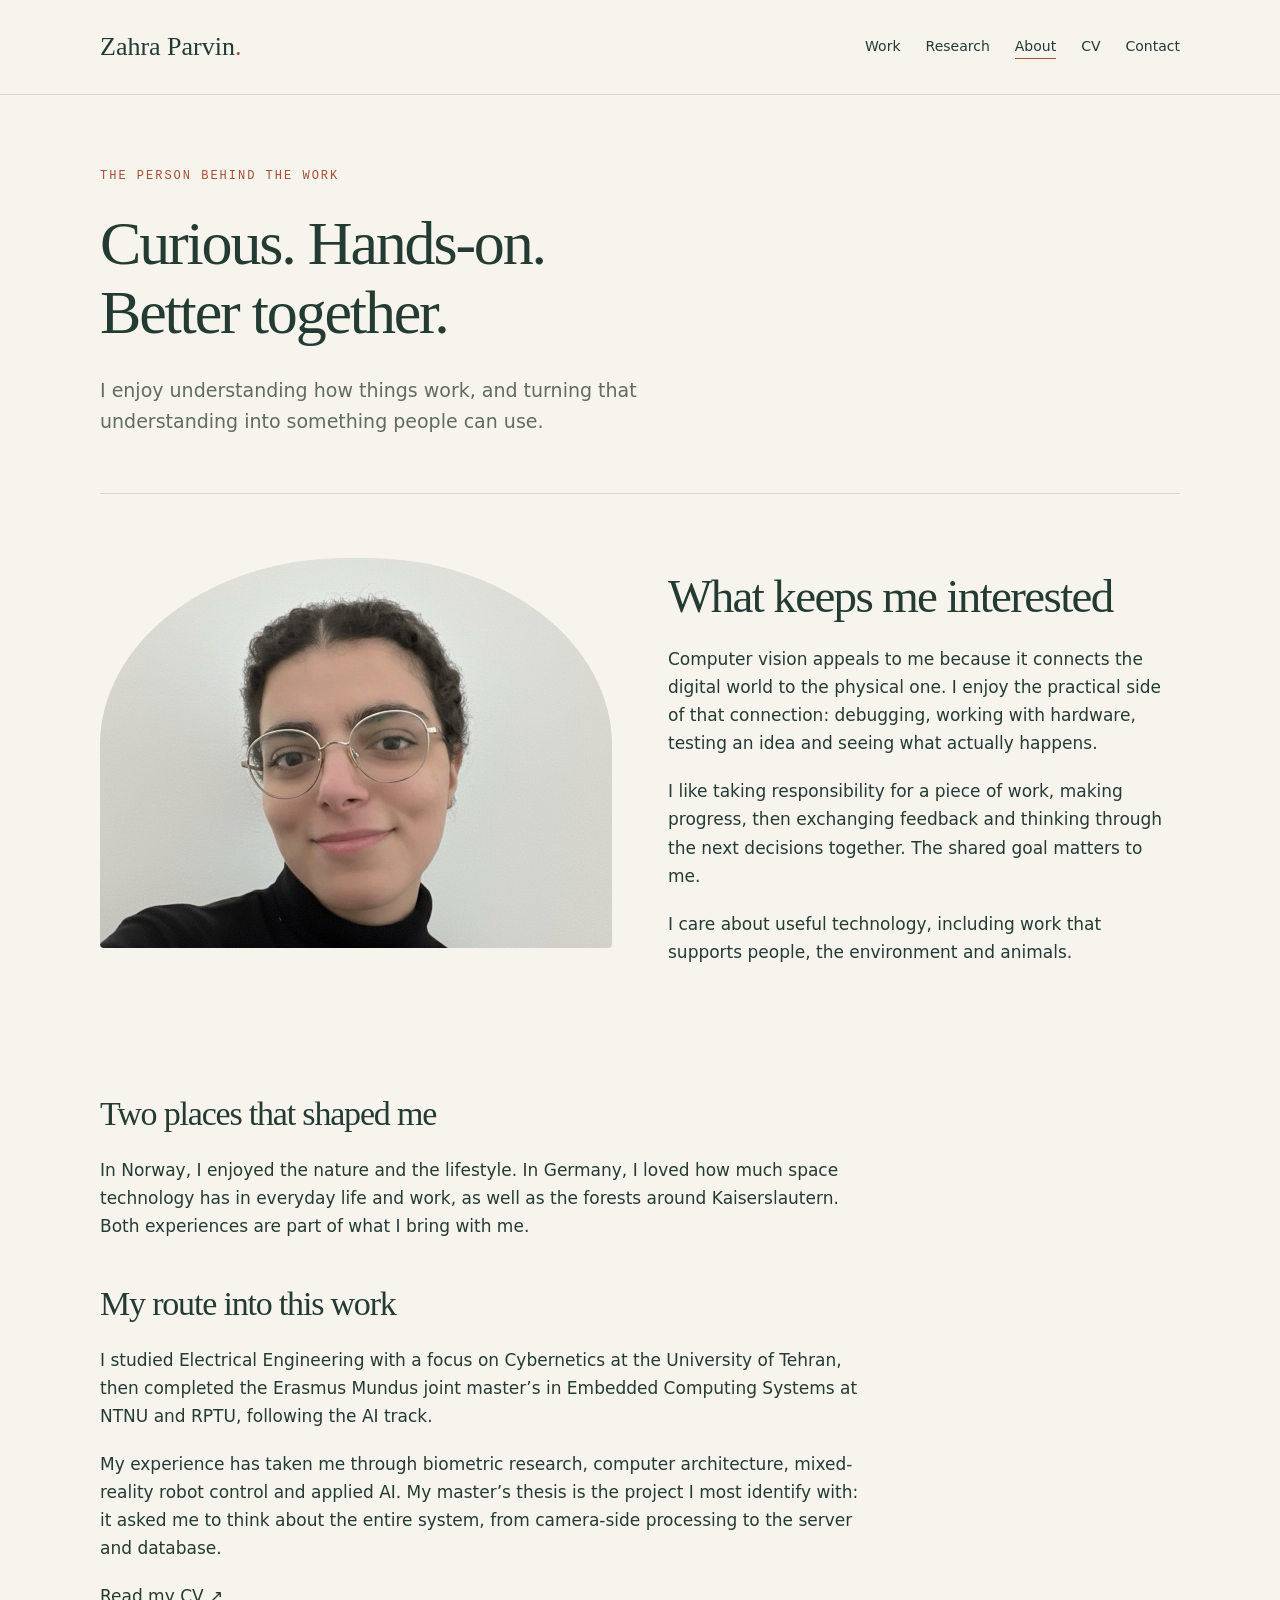
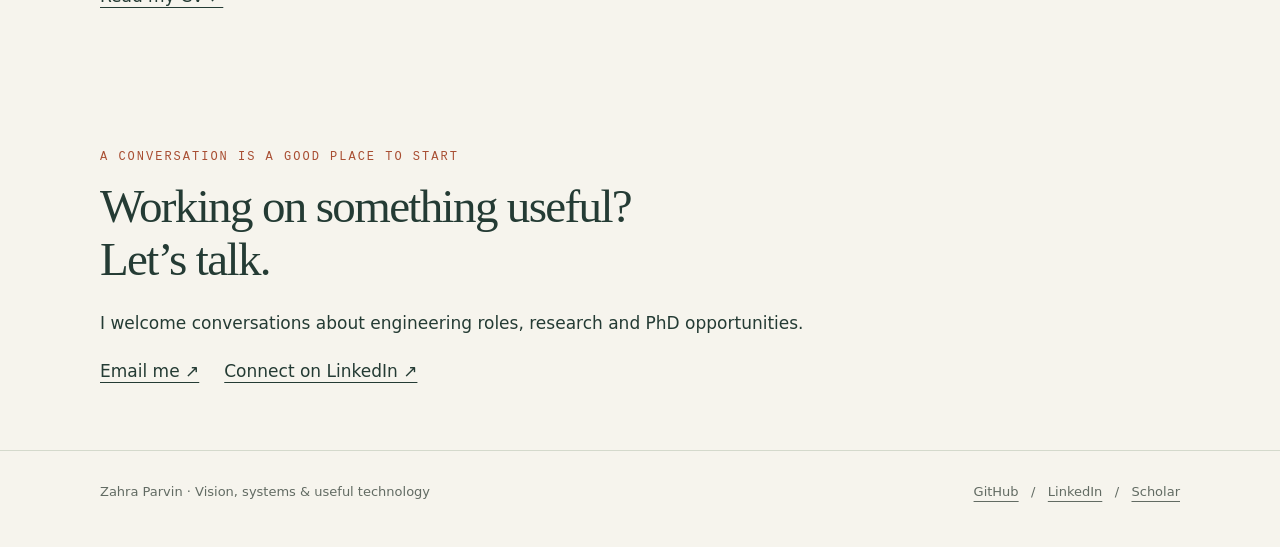
==== about.html @ baba494c "Add files via upload" ====
<!doctype html><html lang="en"><head><meta charset="utf-8"><meta name="viewport" content="width=device-width, initial-scale=1"><title>About · Zahra Parvin</title><meta name="description" content="Zahra Parvin: computer vision, embedded systems and applied AI. Explore engineering projects, research and the person behind the work."><meta name="theme-color" content="#f6f4ed"><link rel="icon" href="favicon.svg" type="image/svg+xml"><link rel="stylesheet" href="style.css"></head><body><a class="skip" href="#main">Skip to content</a><header><div class="wrap"><nav aria-label="Main navigation"><a class="brand" href="index.html">Zahra Parvin<span style="color:var(--accent)">.</span></a><div class="links"><a href="index.html#work">Work</a><a href="research.html">Research</a><a href="about.html" aria-current="page">About</a><a href="cv.html">CV</a><a href="contact.html">Contact</a></div></nav></div></header><main id="main" class="wrap"><div class="page-head"><span class="eyebrow">The person behind the work</span><h1>Curious. Hands-on.<br>Better together.</h1><p class="lead">I enjoy understanding how things work, and turning that understanding into something people can use.</p></div><div class="two section"><figure><img class="portrait" src="portrait.jpg" alt="Zahra Parvin" width="400" height="390"></figure><div><h2>What keeps me interested</h2><p>Computer vision appeals to me because it connects the digital world to the physical one. I enjoy the practical side of that connection: debugging, working with hardware, testing an idea and seeing what actually happens.</p><p>I like taking responsibility for a piece of work, making progress, then exchanging feedback and thinking through the next decisions together. The shared goal matters to me.</p><p>I care about useful technology, including work that supports people, the environment and animals.</p></div></div><div class="prose"><h2>Two places that shaped me</h2><p>In Norway, I enjoyed the nature and the lifestyle. In Germany, I loved how much space technology has in everyday life and work, as well as the forests around Kaiserslautern. Both experiences are part of what I bring with me.</p><h2>My route into this work</h2><p>I studied Electrical Engineering with a focus on Cybernetics at the University of Tehran, then completed the Erasmus Mundus joint master’s in Embedded Computing Systems at NTNU and RPTU, following the AI track.</p><p>My experience has taken me through biometric research, computer architecture, mixed-reality robot control and applied AI. My master’s thesis is the project I most identify with: it asked me to think about the entire system, from camera-side processing to the server and database.</p><a href="cv.html">Read my CV ↗</a></div><section class="contact"><span class="eyebrow">A conversation is a good place to start</span><h2>Working on something useful?<br>Let’s talk.</h2><p>I welcome conversations about engineering roles, research and PhD opportunities.</p><div class="contact-links"><a href="mailto:zahraparvin1999@gmail.com">Email me ↗</a><a href="https://www.linkedin.com/in/zahraparvin/">Connect on LinkedIn ↗</a></div></section></main><footer><div class="wrap footer-inner"><span>Zahra Parvin · Vision, systems &amp; useful technology</span><span><a href="https://github.com/ZahraParvin">GitHub</a> &nbsp; / &nbsp; <a href="https://www.linkedin.com/in/zahraparvin/">LinkedIn</a> &nbsp; / &nbsp; <a href="https://scholar.google.com/citations?user=eEbs2mEAAAAJ">Scholar</a></span></div></footer></body></html>
---- style.css ----
:root{--paper:#f6f4ed;--ink:#243b34;--muted:#626b63;--line:#d4d9cc;--accent:#a84e32;--panel:#e7ebdf}*{box-sizing:border-box}html{scroll-behavior:smooth}body{margin:0;background:var(--paper);color:var(--ink);font:17px/1.65 system-ui,-apple-system,sans-serif}a{color:inherit;text-underline-offset:5px}a:hover{color:var(--accent)}a:focus-visible,button:focus-visible{outline:3px solid var(--accent);outline-offset:5px}.wrap{max-width:1160px;margin:auto;padding:0 40px}header{border-bottom:1px solid var(--line)}nav{min-height:94px;display:flex;justify-content:space-between;align-items:center;gap:25px}.brand{font:26px Georgia,serif;text-decoration:none}.links{display:flex;gap:25px;flex-wrap:wrap;font-size:14px}.links a{text-decoration:none}.links a[aria-current=page]{border-bottom:1px solid var(--accent)}.skip{position:absolute;left:-9999px}.skip:focus{left:15px;top:10px;background:white;padding:10px;z-index:10}.eyebrow{font:12px/1.5 ui-monospace,monospace;text-transform:uppercase;letter-spacing:2px;color:var(--accent)}h1,h2,h3{font-family:Georgia,'Times New Roman',serif;font-weight:400;line-height:1.12;letter-spacing:-.035em}h1{font-size:clamp(43px,5.9vw,76px);margin:22px 0 27px}h2{font-size:clamp(32px,4vw,47px);margin:12px 0 23px}h3{font-size:28px;margin:12px 0 18px}p{margin:0 0 20px}.lead{font-size:19px;color:var(--muted);max-width:670px}.hero{display:grid;grid-template-columns:1.6fr 1fr;gap:85px;padding:76px 0 70px;align-items:center}.portrait{width:100%;height:390px;object-fit:cover;object-position:center 30%;border-radius:48% 48% 4px 4px;filter:saturate(.8)}figure{margin:0}figcaption{font:12px/1.6 ui-monospace,monospace;color:var(--muted);margin-top:16px}.actions{display:flex;gap:24px;flex-wrap:wrap;align-items:center;margin-top:30px}.button{display:inline-block;background:var(--ink);color:var(--paper);padding:12px 21px;text-decoration:none;border:1px solid var(--ink);font-size:14px}.button:hover{background:var(--accent);color:white;border-color:var(--accent)}.section{border-top:1px solid var(--line);padding:64px 0}.section-head{display:flex;justify-content:space-between;align-items:end;gap:30px;margin-bottom:25px}.section-head h2{margin-bottom:0}.small{font-size:14px;color:var(--muted)}.paths{display:grid;grid-template-columns:repeat(3,1fr);gap:34px}.path{padding:23px 0;border-top:2px solid var(--ink);text-decoration:none}.path p{font-size:15px;color:var(--muted)}.num{font:12px ui-monospace,monospace;color:var(--accent)}.feature{display:grid;grid-template-columns:1fr 1fr;background:var(--panel);margin-top:30px}.feature-copy{padding:42px}.feature-copy p{font-size:16px}.diagram{padding:42px;display:flex;flex-direction:column;justify-content:center;gap:12px;background:#dbe2d3}.node{border:1px solid #8c9d8a;padding:16px;text-align:center;background:#f6f4ed;font-size:14px}.node span{display:block;font:11px ui-monospace,monospace;color:var(--muted)}.arrow{text-align:center;color:var(--accent)}.two{display:grid;grid-template-columns:1fr 1fr;gap:56px}.project-row{padding:28px 0;border-bottom:1px solid var(--line)}.project-row h3{font-size:26px;margin:8px 0 12px}.project-row p{font-size:16px;color:var(--muted)}.tags{font:11px/1.8 ui-monospace,monospace;letter-spacing:.4px;text-transform:uppercase;color:var(--muted)}.about-quote{font:30px/1.4 Georgia,serif;max-width:480px}.page-head{padding:64px 0 35px;max-width:850px}.page-head h1{font-size:clamp(42px,5vw,62px)}.prose{max-width:760px;padding-bottom:65px}.prose h2{font-size:34px;margin-top:45px}.prose h3{font-size:25px}.prose li{margin-bottom:10px}.paper{padding:25px 0;border-bottom:1px solid var(--line)}.paper h3{font-size:25px}.timeline{display:grid;grid-template-columns:150px 1fr;gap:25px;border-top:1px solid var(--line);padding:25px 0}.timeline h3{margin:0 0 12px}.callout{border-left:2px solid var(--accent);padding:12px 0 12px 25px;margin:30px 0}footer{border-top:1px solid var(--line);padding:30px 0 45px;font-size:13px;color:var(--muted)}.footer-inner{display:flex;justify-content:space-between;gap:24px;flex-wrap:wrap}.contact{padding:65px 0}.contact h2{max-width:680px}.contact-links{display:flex;flex-wrap:wrap;gap:25px}.back{font-size:14px}.note{font-size:13px;color:var(--muted)}@media(max-width:760px){.wrap{padding:0 23px}nav{align-items:start;padding:24px 0;flex-direction:column;gap:18px}.links{gap:18px}.hero{grid-template-columns:1fr;gap:35px;padding:45px 0}.hero figure{max-width:290px}.portrait{height:320px}.paths,.two,.feature{grid-template-columns:1fr}.paths{gap:12px}.feature-copy,.diagram{padding:27px}.section{padding:43px 0}.section-head{display:block}.section-head>a{display:inline-block;margin-top:16px}.timeline{grid-template-columns:1fr;gap:10px}.page-head{padding-top:42px}.about-quote{font-size:27px}}@media(prefers-reduced-motion:reduce){html{scroll-behavior:auto}}@media print{header,footer,.actions{display:none}body{background:white;font-size:12px}.wrap{max-width:none}.page-head{padding:15px 0}h1{font-size:32px}.timeline{break-inside:avoid}.contact{padding:15px 0}}
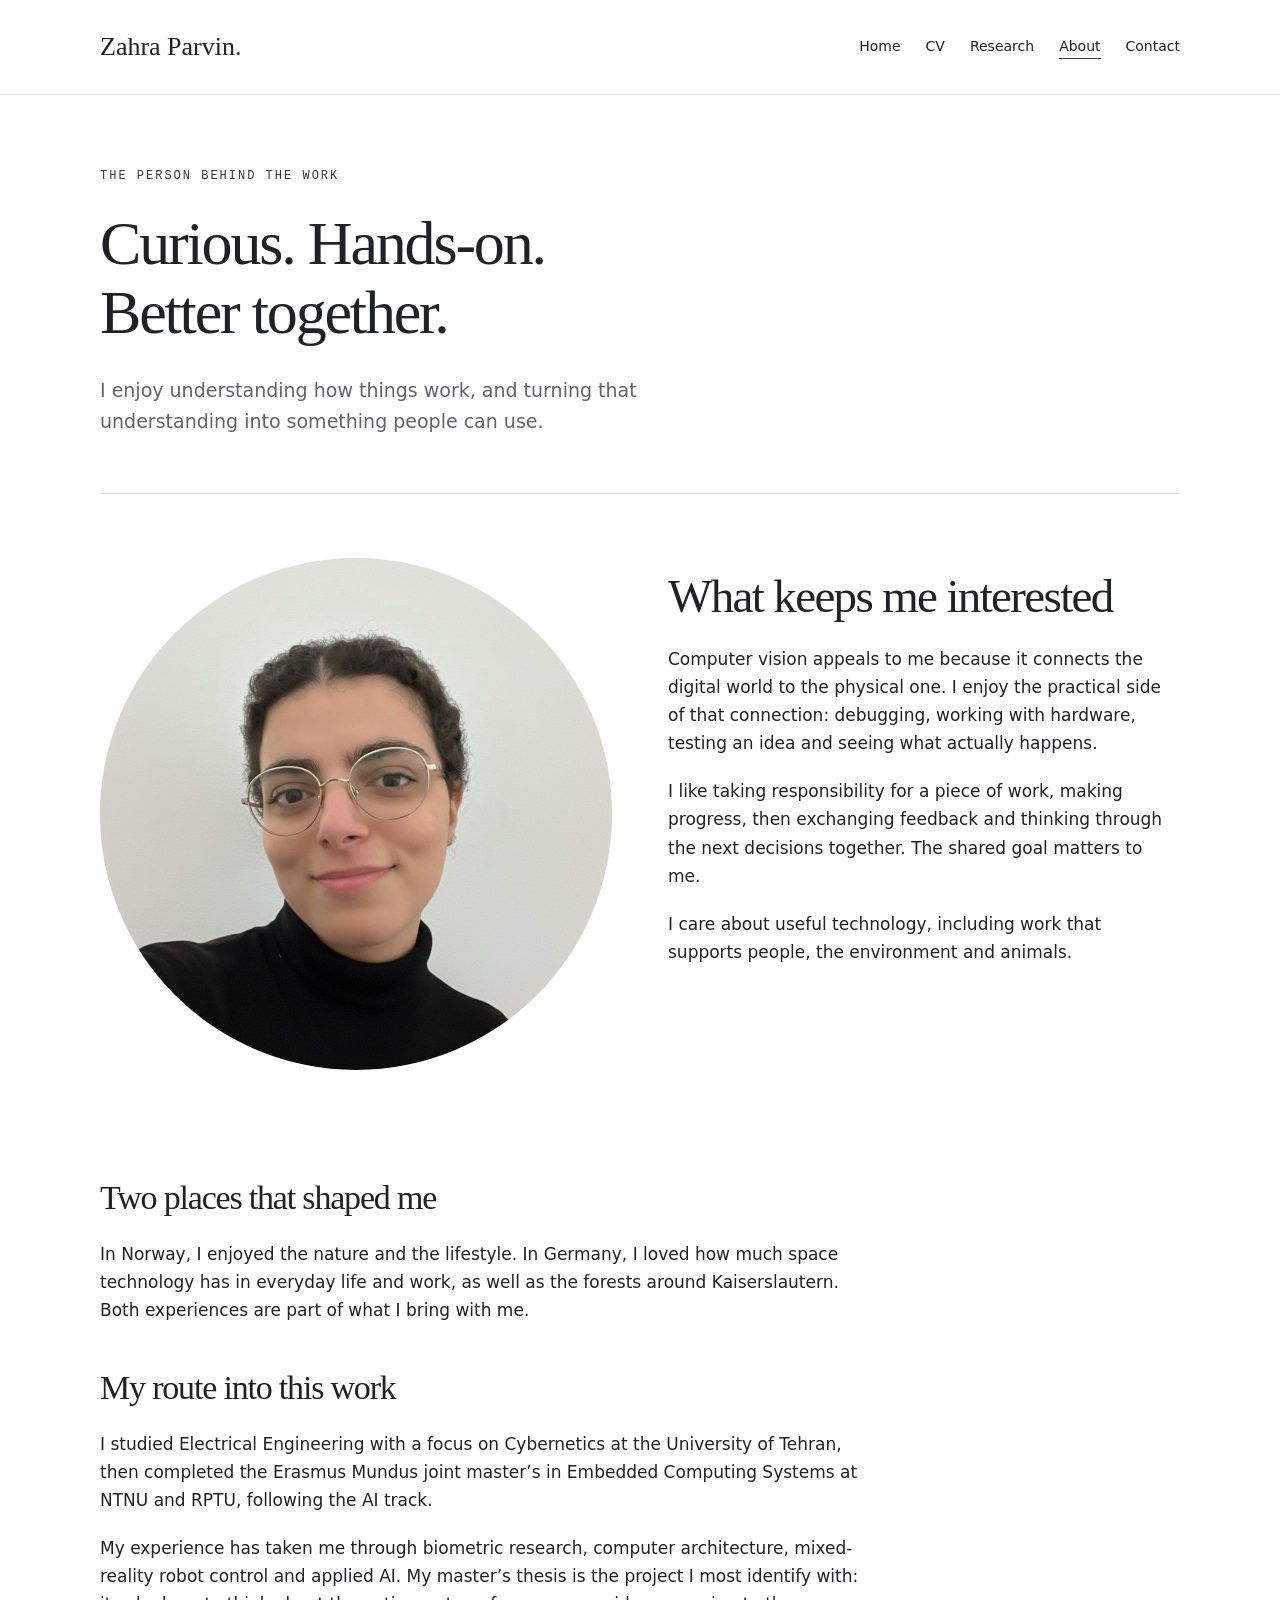
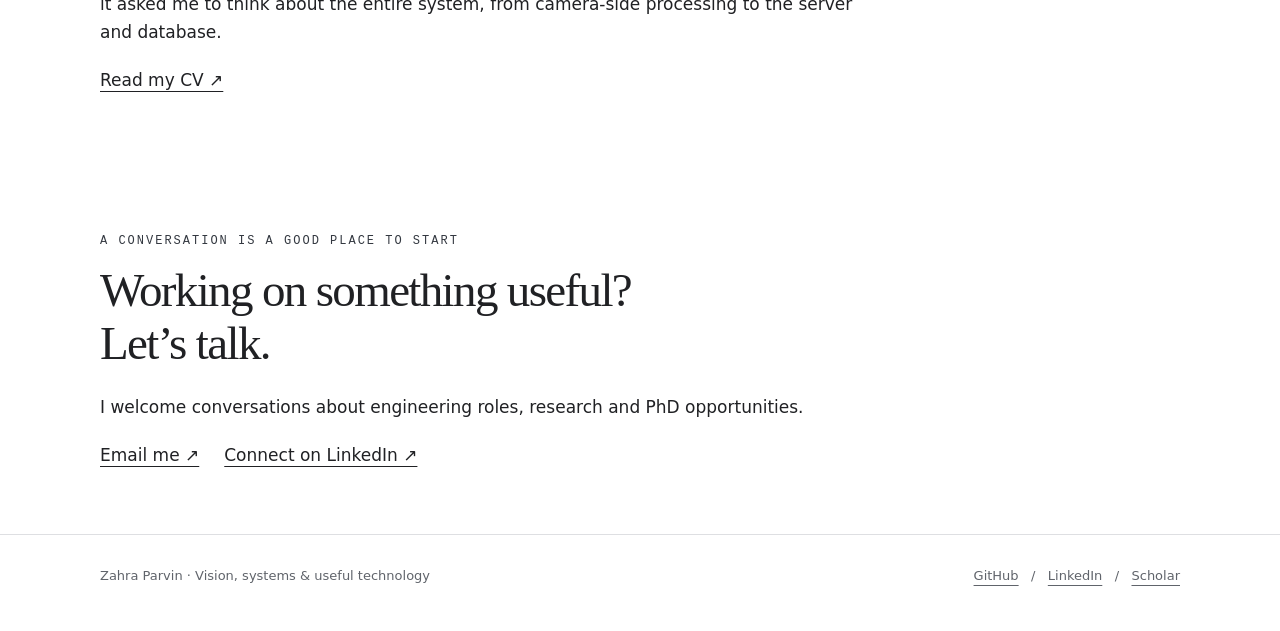
==== commit be2f769f: "Add files via upload" ====
--- a/about.html
+++ b/about.html
@@ -1 +1 @@
-<!doctype html><html lang="en"><head><meta charset="utf-8"><meta name="viewport" content="width=device-width, initial-scale=1"><title>About · Zahra Parvin</title><meta name="description" content="Zahra Parvin: computer vision, embedded systems and applied AI. Explore engineering projects, research and the person behind the work."><meta name="theme-color" content="#f6f4ed"><link rel="icon" href="favicon.svg" type="image/svg+xml"><link rel="stylesheet" href="style.css"></head><body><a class="skip" href="#main">Skip to content</a><header><div class="wrap"><nav aria-label="Main navigation"><a class="brand" href="index.html">Zahra Parvin<span style="color:var(--accent)">.</span></a><div class="links"><a href="index.html#work">Work</a><a href="research.html">Research</a><a href="about.html" aria-current="page">About</a><a href="cv.html">CV</a><a href="contact.html">Contact</a></div></nav></div></header><main id="main" class="wrap"><div class="page-head"><span class="eyebrow">The person behind the work</span><h1>Curious. Hands-on.<br>Better together.</h1><p class="lead">I enjoy understanding how things work, and turning that understanding into something people can use.</p></div><div class="two section"><figure><img class="portrait" src="portrait.jpg" alt="Zahra Parvin" width="400" height="390"></figure><div><h2>What keeps me interested</h2><p>Computer vision appeals to me because it connects the digital world to the physical one. I enjoy the practical side of that connection: debugging, working with hardware, testing an idea and seeing what actually happens.</p><p>I like taking responsibility for a piece of work, making progress, then exchanging feedback and thinking through the next decisions together. The shared goal matters to me.</p><p>I care about useful technology, including work that supports people, the environment and animals.</p></div></div><div class="prose"><h2>Two places that shaped me</h2><p>In Norway, I enjoyed the nature and the lifestyle. In Germany, I loved how much space technology has in everyday life and work, as well as the forests around Kaiserslautern. Both experiences are part of what I bring with me.</p><h2>My route into this work</h2><p>I studied Electrical Engineering with a focus on Cybernetics at the University of Tehran, then completed the Erasmus Mundus joint master’s in Embedded Computing Systems at NTNU and RPTU, following the AI track.</p><p>My experience has taken me through biometric research, computer architecture, mixed-reality robot control and applied AI. My master’s thesis is the project I most identify with: it asked me to think about the entire system, from camera-side processing to the server and database.</p><a href="cv.html">Read my CV ↗</a></div><section class="contact"><span class="eyebrow">A conversation is a good place to start</span><h2>Working on something useful?<br>Let’s talk.</h2><p>I welcome conversations about engineering roles, research and PhD opportunities.</p><div class="contact-links"><a href="mailto:zahraparvin1999@gmail.com">Email me ↗</a><a href="https://www.linkedin.com/in/zahraparvin/">Connect on LinkedIn ↗</a></div></section></main><footer><div class="wrap footer-inner"><span>Zahra Parvin · Vision, systems &amp; useful technology</span><span><a href="https://github.com/ZahraParvin">GitHub</a> &nbsp; / &nbsp; <a href="https://www.linkedin.com/in/zahraparvin/">LinkedIn</a> &nbsp; / &nbsp; <a href="https://scholar.google.com/citations?user=eEbs2mEAAAAJ">Scholar</a></span></div></footer></body></html>+<!doctype html><html lang="en"><head><meta charset="utf-8"><meta name="viewport" content="width=device-width, initial-scale=1"><title>About · Zahra Parvin</title><meta name="description" content="Zahra Parvin: computer vision, embedded systems and applied AI. Explore engineering projects, research and the person behind the work."><meta name="theme-color" content="#ffffff"><link rel="icon" href="favicon.svg" type="image/svg+xml"><link rel="stylesheet" href="style.css"></head><body><a class="skip" href="#main">Skip to content</a><header><div class="wrap"><nav aria-label="Main navigation"><a class="brand" href="index.html">Zahra Parvin<span style="color:var(--accent)">.</span></a><div class="links"><a href="index.html">Home</a><a href="cv.html">CV</a><a href="research.html">Research</a><a href="about.html" aria-current="page">About</a><a href="contact.html">Contact</a></div></nav></div></header><main id="main" class="wrap"><div class="page-head"><span class="eyebrow">The person behind the work</span><h1>Curious. Hands-on.<br>Better together.</h1><p class="lead">I enjoy understanding how things work, and turning that understanding into something people can use.</p></div><div class="two section"><figure><img class="portrait" src="portrait.jpg" alt="Zahra Parvin" width="400" height="390"></figure><div><h2>What keeps me interested</h2><p>Computer vision appeals to me because it connects the digital world to the physical one. I enjoy the practical side of that connection: debugging, working with hardware, testing an idea and seeing what actually happens.</p><p>I like taking responsibility for a piece of work, making progress, then exchanging feedback and thinking through the next decisions together. The shared goal matters to me.</p><p>I care about useful technology, including work that supports people, the environment and animals.</p></div></div><div class="prose"><h2>Two places that shaped me</h2><p>In Norway, I enjoyed the nature and the lifestyle. In Germany, I loved how much space technology has in everyday life and work, as well as the forests around Kaiserslautern. Both experiences are part of what I bring with me.</p><h2>My route into this work</h2><p>I studied Electrical Engineering with a focus on Cybernetics at the University of Tehran, then completed the Erasmus Mundus joint master’s in Embedded Computing Systems at NTNU and RPTU, following the AI track.</p><p>My experience has taken me through biometric research, computer architecture, mixed-reality robot control and applied AI. My master’s thesis is the project I most identify with: it asked me to think about the entire system, from camera-side processing to the server and database.</p><a href="cv.html">Read my CV ↗</a></div><section class="contact"><span class="eyebrow">A conversation is a good place to start</span><h2>Working on something useful?<br>Let’s talk.</h2><p>I welcome conversations about engineering roles, research and PhD opportunities.</p><div class="contact-links"><a href="mailto:zahraparvin1999@gmail.com">Email me ↗</a><a href="https://www.linkedin.com/in/zahraparvin/">Connect on LinkedIn ↗</a></div></section></main><footer><div class="wrap footer-inner"><span>Zahra Parvin · Vision, systems &amp; useful technology</span><span><a href="https://github.com/ZahraParvin">GitHub</a> &nbsp; / &nbsp; <a href="https://www.linkedin.com/in/zahraparvin/">LinkedIn</a> &nbsp; / &nbsp; <a href="https://scholar.google.com/citations?user=eEbs2mEAAAAJ">Scholar</a></span></div></footer></body></html>
--- a/style.css
+++ b/style.css
@@ -1,2 +1,4 @@
 
-:root{--paper:#f6f4ed;--ink:#243b34;--muted:#626b63;--line:#d4d9cc;--accent:#a84e32;--panel:#e7ebdf}*{box-sizing:border-box}html{scroll-behavior:smooth}body{margin:0;background:var(--paper);color:var(--ink);font:17px/1.65 system-ui,-apple-system,sans-serif}a{color:inherit;text-underline-offset:5px}a:hover{color:var(--accent)}a:focus-visible,button:focus-visible{outline:3px solid var(--accent);outline-offset:5px}.wrap{max-width:1160px;margin:auto;padding:0 40px}header{border-bottom:1px solid var(--line)}nav{min-height:94px;display:flex;justify-content:space-between;align-items:center;gap:25px}.brand{font:26px Georgia,serif;text-decoration:none}.links{display:flex;gap:25px;flex-wrap:wrap;font-size:14px}.links a{text-decoration:none}.links a[aria-current=page]{border-bottom:1px solid var(--accent)}.skip{position:absolute;left:-9999px}.skip:focus{left:15px;top:10px;background:white;padding:10px;z-index:10}.eyebrow{font:12px/1.5 ui-monospace,monospace;text-transform:uppercase;letter-spacing:2px;color:var(--accent)}h1,h2,h3{font-family:Georgia,'Times New Roman',serif;font-weight:400;line-height:1.12;letter-spacing:-.035em}h1{font-size:clamp(43px,5.9vw,76px);margin:22px 0 27px}h2{font-size:clamp(32px,4vw,47px);margin:12px 0 23px}h3{font-size:28px;margin:12px 0 18px}p{margin:0 0 20px}.lead{font-size:19px;color:var(--muted);max-width:670px}.hero{display:grid;grid-template-columns:1.6fr 1fr;gap:85px;padding:76px 0 70px;align-items:center}.portrait{width:100%;height:390px;object-fit:cover;object-position:center 30%;border-radius:48% 48% 4px 4px;filter:saturate(.8)}figure{margin:0}figcaption{font:12px/1.6 ui-monospace,monospace;color:var(--muted);margin-top:16px}.actions{display:flex;gap:24px;flex-wrap:wrap;align-items:center;margin-top:30px}.button{display:inline-block;background:var(--ink);color:var(--paper);padding:12px 21px;text-decoration:none;border:1px solid var(--ink);font-size:14px}.button:hover{background:var(--accent);color:white;border-color:var(--accent)}.section{border-top:1px solid var(--line);padding:64px 0}.section-head{display:flex;justify-content:space-between;align-items:end;gap:30px;margin-bottom:25px}.section-head h2{margin-bottom:0}.small{font-size:14px;color:var(--muted)}.paths{display:grid;grid-template-columns:repeat(3,1fr);gap:34px}.path{padding:23px 0;border-top:2px solid var(--ink);text-decoration:none}.path p{font-size:15px;color:var(--muted)}.num{font:12px ui-monospace,monospace;color:var(--accent)}.feature{display:grid;grid-template-columns:1fr 1fr;background:var(--panel);margin-top:30px}.feature-copy{padding:42px}.feature-copy p{font-size:16px}.diagram{padding:42px;display:flex;flex-direction:column;justify-content:center;gap:12px;background:#dbe2d3}.node{border:1px solid #8c9d8a;padding:16px;text-align:center;background:#f6f4ed;font-size:14px}.node span{display:block;font:11px ui-monospace,monospace;color:var(--muted)}.arrow{text-align:center;color:var(--accent)}.two{display:grid;grid-template-columns:1fr 1fr;gap:56px}.project-row{padding:28px 0;border-bottom:1px solid var(--line)}.project-row h3{font-size:26px;margin:8px 0 12px}.project-row p{font-size:16px;color:var(--muted)}.tags{font:11px/1.8 ui-monospace,monospace;letter-spacing:.4px;text-transform:uppercase;color:var(--muted)}.about-quote{font:30px/1.4 Georgia,serif;max-width:480px}.page-head{padding:64px 0 35px;max-width:850px}.page-head h1{font-size:clamp(42px,5vw,62px)}.prose{max-width:760px;padding-bottom:65px}.prose h2{font-size:34px;margin-top:45px}.prose h3{font-size:25px}.prose li{margin-bottom:10px}.paper{padding:25px 0;border-bottom:1px solid var(--line)}.paper h3{font-size:25px}.timeline{display:grid;grid-template-columns:150px 1fr;gap:25px;border-top:1px solid var(--line);padding:25px 0}.timeline h3{margin:0 0 12px}.callout{border-left:2px solid var(--accent);padding:12px 0 12px 25px;margin:30px 0}footer{border-top:1px solid var(--line);padding:30px 0 45px;font-size:13px;color:var(--muted)}.footer-inner{display:flex;justify-content:space-between;gap:24px;flex-wrap:wrap}.contact{padding:65px 0}.contact h2{max-width:680px}.contact-links{display:flex;flex-wrap:wrap;gap:25px}.back{font-size:14px}.note{font-size:13px;color:var(--muted)}@media(max-width:760px){.wrap{padding:0 23px}nav{align-items:start;padding:24px 0;flex-direction:column;gap:18px}.links{gap:18px}.hero{grid-template-columns:1fr;gap:35px;padding:45px 0}.hero figure{max-width:290px}.portrait{height:320px}.paths,.two,.feature{grid-template-columns:1fr}.paths{gap:12px}.feature-copy,.diagram{padding:27px}.section{padding:43px 0}.section-head{display:block}.section-head>a{display:inline-block;margin-top:16px}.timeline{grid-template-columns:1fr;gap:10px}.page-head{padding-top:42px}.about-quote{font-size:27px}}@media(prefers-reduced-motion:reduce){html{scroll-behavior:auto}}@media print{header,footer,.actions{display:none}body{background:white;font-size:12px}.wrap{max-width:none}.page-head{padding:15px 0}h1{font-size:32px}.timeline{break-inside:avoid}.contact{padding:15px 0}}
+:root{--paper:#ffffff;--ink:#202124;--muted:#60646b;--line:#dedfe2;--accent:#333840;--panel:#f7f7f7}*{box-sizing:border-box}html{scroll-behavior:smooth}body{margin:0;background:var(--paper);color:var(--ink);font:17px/1.65 system-ui,-apple-system,sans-serif}a{color:inherit;text-underline-offset:5px}a:hover{color:var(--accent)}a:focus-visible,button:focus-visible{outline:3px solid var(--accent);outline-offset:5px}.wrap{max-width:1160px;margin:auto;padding:0 40px}header{border-bottom:1px solid var(--line)}nav{min-height:94px;display:flex;justify-content:space-between;align-items:center;gap:25px}.brand{font:26px Georgia,serif;text-decoration:none}.links{display:flex;gap:25px;flex-wrap:wrap;font-size:14px}.links a{text-decoration:none}.links a[aria-current=page]{border-bottom:1px solid var(--accent)}.skip{position:absolute;left:-9999px}.skip:focus{left:15px;top:10px;background:white;padding:10px;z-index:10}.eyebrow{font:12px/1.5 ui-monospace,monospace;text-transform:uppercase;letter-spacing:2px;color:var(--accent)}h1,h2,h3{font-family:Georgia,'Times New Roman',serif;font-weight:400;line-height:1.12;letter-spacing:-.035em}h1{font-size:clamp(43px,5.9vw,76px);margin:22px 0 27px}h2{font-size:clamp(32px,4vw,47px);margin:12px 0 23px}h3{font-size:28px;margin:12px 0 18px}p{margin:0 0 20px}.lead{font-size:19px;color:var(--muted);max-width:670px}.hero{display:grid;grid-template-columns:1.6fr 1fr;gap:85px;padding:76px 0 70px;align-items:center}.portrait{width:100%;height:auto;aspect-ratio:1;object-fit:cover;object-position:center 30%;border-radius:50%;display:block}figure{margin:0}figcaption{font:12px/1.6 ui-monospace,monospace;color:var(--muted);margin-top:16px}.actions{display:flex;gap:24px;flex-wrap:wrap;align-items:center;margin-top:30px}.button{display:inline-block;background:var(--ink);color:var(--paper);padding:12px 21px;text-decoration:none;border:1px solid var(--ink);font-size:14px}.button:hover{background:var(--accent);color:white;border-color:var(--accent)}.section{border-top:1px solid var(--line);padding:64px 0}.section-head{display:flex;justify-content:space-between;align-items:end;gap:30px;margin-bottom:25px}.section-head h2{margin-bottom:0}.small{font-size:14px;color:var(--muted)}.paths{display:grid;grid-template-columns:repeat(3,1fr);gap:34px}.path{padding:23px 0;border-top:2px solid var(--ink);text-decoration:none}.path p{font-size:15px;color:var(--muted)}.num{font:12px ui-monospace,monospace;color:var(--accent)}.feature{display:grid;grid-template-columns:1fr 1fr;background:var(--panel);margin-top:30px}.feature-copy{padding:42px}.feature-copy p{font-size:16px}.diagram{padding:42px;display:flex;flex-direction:column;justify-content:center;gap:12px;background:#f3f3f3}.node{border:1px solid #bcbec2;padding:16px;text-align:center;background:#ffffff;font-size:14px}.node span{display:block;font:11px ui-monospace,monospace;color:var(--muted)}.arrow{text-align:center;color:var(--accent)}.two{display:grid;grid-template-columns:1fr 1fr;gap:56px}.project-row{padding:28px 0;border-bottom:1px solid var(--line)}.project-row h3{font-size:26px;margin:8px 0 12px}.project-row p{font-size:16px;color:var(--muted)}.tags{font:11px/1.8 ui-monospace,monospace;letter-spacing:.4px;text-transform:uppercase;color:var(--muted)}.about-quote{font:30px/1.4 Georgia,serif;max-width:480px}.page-head{padding:64px 0 35px;max-width:850px}.page-head h1{font-size:clamp(42px,5vw,62px)}.prose{max-width:760px;padding-bottom:65px}.prose h2{font-size:34px;margin-top:45px}.prose h3{font-size:25px}.prose li{margin-bottom:10px}.paper{padding:25px 0;border-bottom:1px solid var(--line)}.paper h3{font-size:25px}.timeline{display:grid;grid-template-columns:150px 1fr;gap:25px;border-top:1px solid var(--line);padding:25px 0}.timeline h3{margin:0 0 12px}.callout{border-left:2px solid var(--accent);padding:12px 0 12px 25px;margin:30px 0}footer{border-top:1px solid var(--line);padding:30px 0 45px;font-size:13px;color:var(--muted)}.footer-inner{display:flex;justify-content:space-between;gap:24px;flex-wrap:wrap}.contact{padding:65px 0}.contact h2{max-width:680px}.contact-links{display:flex;flex-wrap:wrap;gap:25px}.back{font-size:14px}.note{font-size:13px;color:var(--muted)}@media(max-width:760px){.wrap{padding:0 23px}nav{align-items:start;padding:24px 0;flex-direction:column;gap:18px}.links{gap:18px}.hero{grid-template-columns:1fr;gap:35px;padding:45px 0}.hero figure{max-width:290px}.portrait{height:auto;aspect-ratio:1}.paths,.two,.feature{grid-template-columns:1fr}.paths{gap:12px}.feature-copy,.diagram{padding:27px}.section{padding:43px 0}.section-head{display:block}.section-head>a{display:inline-block;margin-top:16px}.timeline{grid-template-columns:1fr;gap:10px}.page-head{padding-top:42px}.about-quote{font-size:27px}}@media(prefers-reduced-motion:reduce){html{scroll-behavior:auto}}@media print{header,footer,.actions{display:none}body{background:white;font-size:12px}.wrap{max-width:none}.page-head{padding:15px 0}h1{font-size:32px}.timeline{break-inside:avoid}.contact{padding:15px 0}}
+
+.project-visual{margin:30px 0}.project-visual img{display:block;width:100%;height:auto;border:1px solid var(--line);background:#fff}.project-visual a{display:block}.project-gallery{display:grid;grid-template-columns:1fr 1fr;gap:30px;margin:30px 0}.project-gallery img{width:100%;height:260px;object-fit:contain;background:#fff;border:1px solid var(--line)}.document-links{display:flex;gap:16px;flex-wrap:wrap;margin:24px 0 32px}.document-links a{padding:12px 18px;border:1px solid var(--line);font-size:15px;text-decoration:none}.document-links a:hover{background:#f4f4f4}.feature-media{display:flex;align-items:center;padding:24px;background:#fff}.feature-media img{width:100%;height:auto}.feature-media figure{width:100%}@media(max-width:760px){.project-gallery{grid-template-columns:1fr}.project-gallery img{height:auto}.feature-media{padding:20px}}
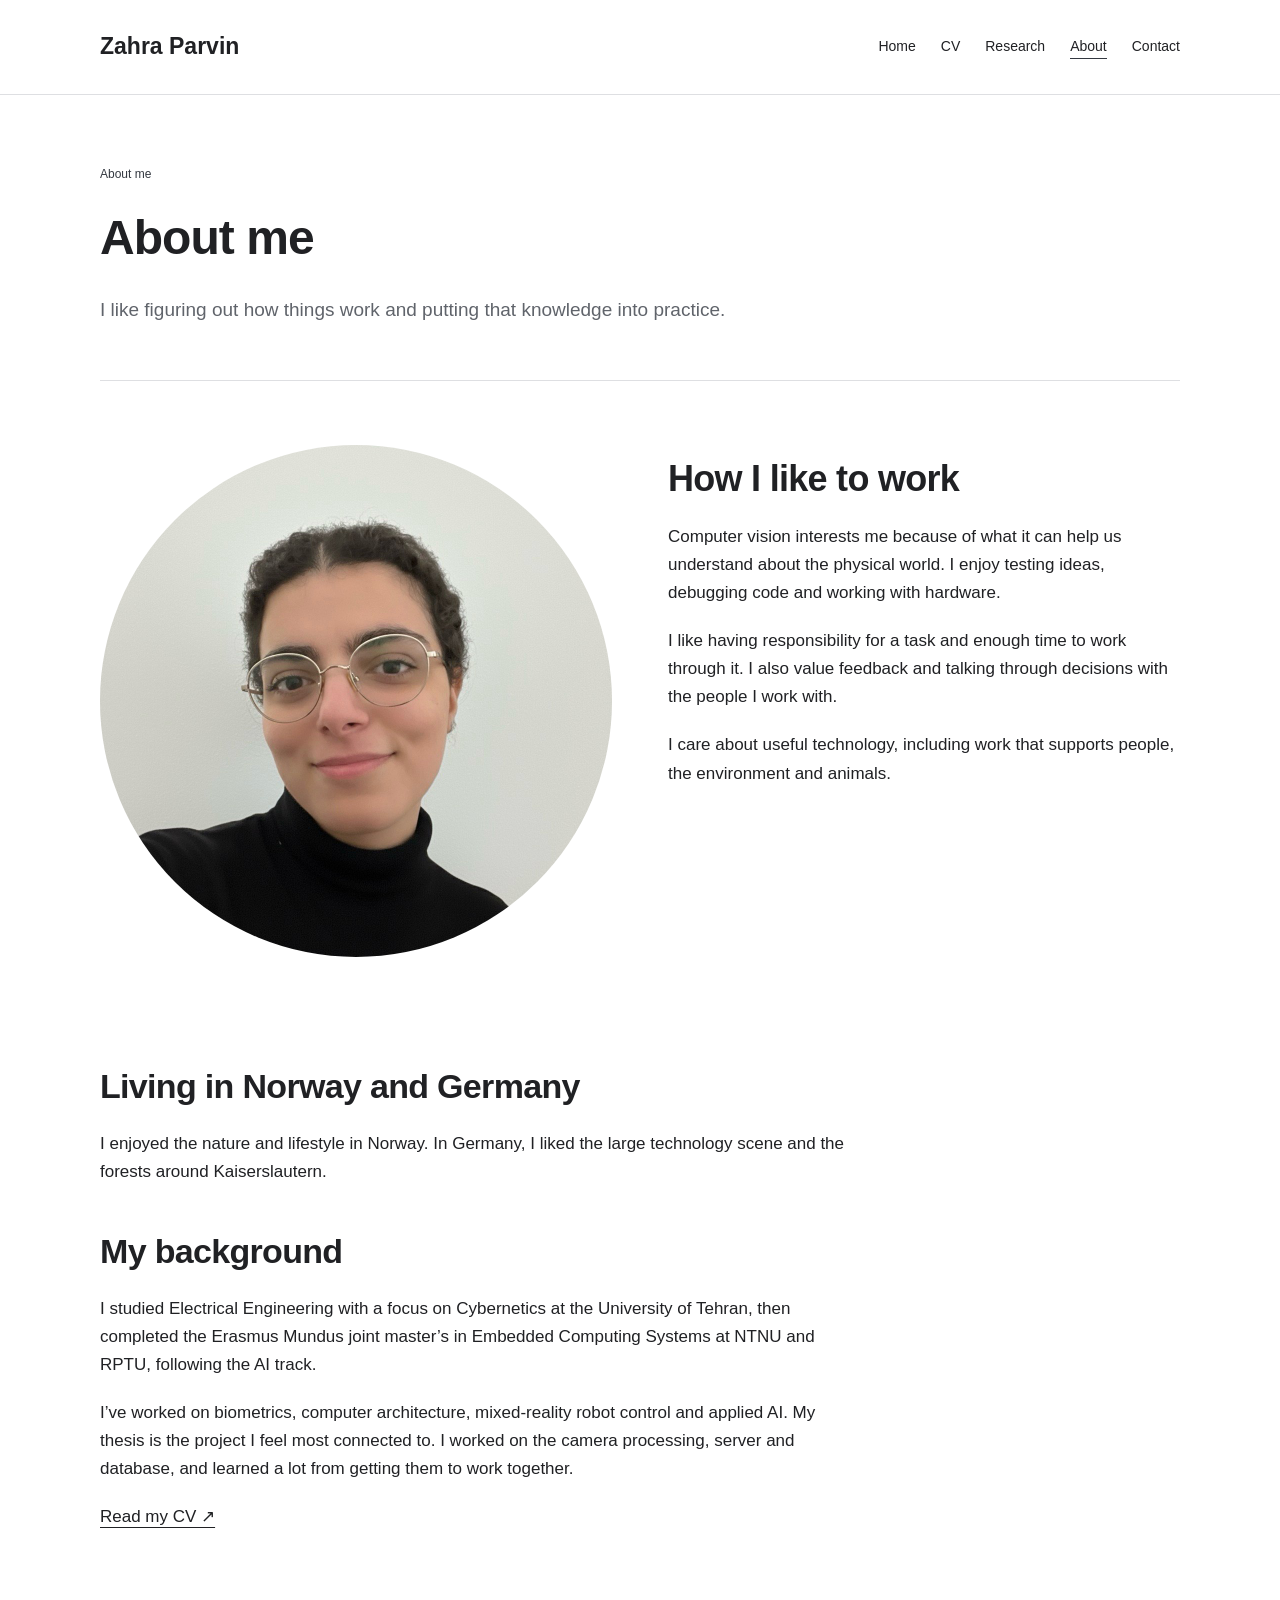
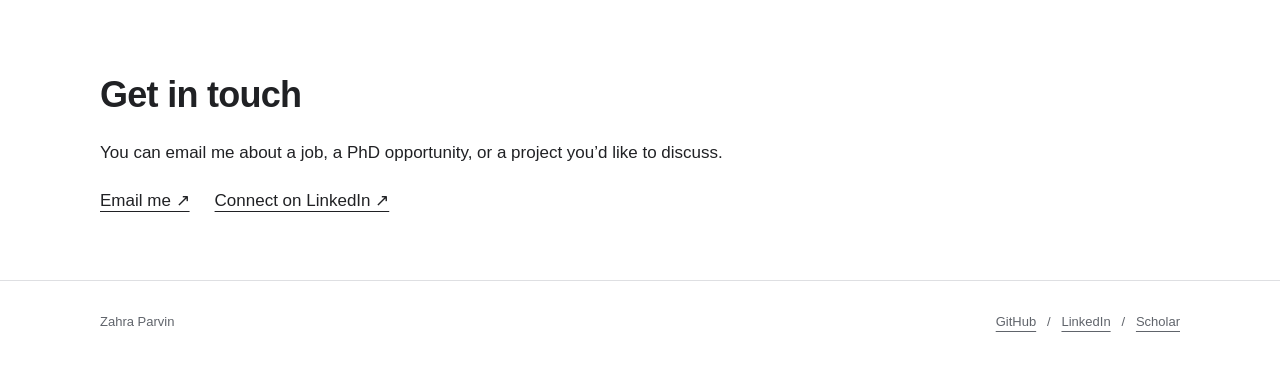
==== commit 7577ed56: "Add files via upload" ====
--- a/about.html
+++ b/about.html
@@ -1 +1 @@
-<!doctype html><html lang="en"><head><meta charset="utf-8"><meta name="viewport" content="width=device-width, initial-scale=1"><title>About · Zahra Parvin</title><meta name="description" content="Zahra Parvin: computer vision, embedded systems and applied AI. Explore engineering projects, research and the person behind the work."><meta name="theme-color" content="#ffffff"><link rel="icon" href="favicon.svg" type="image/svg+xml"><link rel="stylesheet" href="style.css"></head><body><a class="skip" href="#main">Skip to content</a><header><div class="wrap"><nav aria-label="Main navigation"><a class="brand" href="index.html">Zahra Parvin<span style="color:var(--accent)">.</span></a><div class="links"><a href="index.html">Home</a><a href="cv.html">CV</a><a href="research.html">Research</a><a href="about.html" aria-current="page">About</a><a href="contact.html">Contact</a></div></nav></div></header><main id="main" class="wrap"><div class="page-head"><span class="eyebrow">The person behind the work</span><h1>Curious. Hands-on.<br>Better together.</h1><p class="lead">I enjoy understanding how things work, and turning that understanding into something people can use.</p></div><div class="two section"><figure><img class="portrait" src="portrait.jpg" alt="Zahra Parvin" width="400" height="390"></figure><div><h2>What keeps me interested</h2><p>Computer vision appeals to me because it connects the digital world to the physical one. I enjoy the practical side of that connection: debugging, working with hardware, testing an idea and seeing what actually happens.</p><p>I like taking responsibility for a piece of work, making progress, then exchanging feedback and thinking through the next decisions together. The shared goal matters to me.</p><p>I care about useful technology, including work that supports people, the environment and animals.</p></div></div><div class="prose"><h2>Two places that shaped me</h2><p>In Norway, I enjoyed the nature and the lifestyle. In Germany, I loved how much space technology has in everyday life and work, as well as the forests around Kaiserslautern. Both experiences are part of what I bring with me.</p><h2>My route into this work</h2><p>I studied Electrical Engineering with a focus on Cybernetics at the University of Tehran, then completed the Erasmus Mundus joint master’s in Embedded Computing Systems at NTNU and RPTU, following the AI track.</p><p>My experience has taken me through biometric research, computer architecture, mixed-reality robot control and applied AI. My master’s thesis is the project I most identify with: it asked me to think about the entire system, from camera-side processing to the server and database.</p><a href="cv.html">Read my CV ↗</a></div><section class="contact"><span class="eyebrow">A conversation is a good place to start</span><h2>Working on something useful?<br>Let’s talk.</h2><p>I welcome conversations about engineering roles, research and PhD opportunities.</p><div class="contact-links"><a href="mailto:zahraparvin1999@gmail.com">Email me ↗</a><a href="https://www.linkedin.com/in/zahraparvin/">Connect on LinkedIn ↗</a></div></section></main><footer><div class="wrap footer-inner"><span>Zahra Parvin · Vision, systems &amp; useful technology</span><span><a href="https://github.com/ZahraParvin">GitHub</a> &nbsp; / &nbsp; <a href="https://www.linkedin.com/in/zahraparvin/">LinkedIn</a> &nbsp; / &nbsp; <a href="https://scholar.google.com/citations?user=eEbs2mEAAAAJ">Scholar</a></span></div></footer></body></html>+<!doctype html><html lang="en"><head><meta charset="utf-8"><meta name="viewport" content="width=device-width, initial-scale=1"><title>About · Zahra Parvin</title><meta name="description" content="Zahra Parvin: computer vision, embedded systems and applied AI. Projects, publications and CV."><meta name="theme-color" content="#ffffff"><link rel="icon" href="favicon.svg" type="image/svg+xml"><link rel="stylesheet" href="style.css"></head><body><a class="skip" href="#main">Skip to content</a><header><div class="wrap"><nav aria-label="Main navigation"><a class="brand" href="index.html">Zahra Parvin</a><div class="links"><a href="index.html">Home</a><a href="cv.html">CV</a><a href="research.html">Research</a><a href="about.html" aria-current="page">About</a><a href="contact.html">Contact</a></div></nav></div></header><main id="main" class="wrap"><div class="page-head"><span class="eyebrow">About me</span><h1>About me</h1><p class="lead">I like figuring out how things work and putting that knowledge into practice.</p></div><div class="two section"><figure><img class="portrait" src="portrait.jpg" alt="Zahra Parvin" width="400" height="400"></figure><div><h2>How I like to work</h2><p>Computer vision interests me because of what it can help us understand about the physical world. I enjoy testing ideas, debugging code and working with hardware.</p><p>I like having responsibility for a task and enough time to work through it. I also value feedback and talking through decisions with the people I work with.</p><p>I care about useful technology, including work that supports people, the environment and animals.</p></div></div><div class="prose"><h2>Living in Norway and Germany</h2><p>I enjoyed the nature and lifestyle in Norway. In Germany, I liked the large technology scene and the forests around Kaiserslautern.</p><h2>My background</h2><p>I studied Electrical Engineering with a focus on Cybernetics at the University of Tehran, then completed the Erasmus Mundus joint master’s in Embedded Computing Systems at NTNU and RPTU, following the AI track.</p><p>I’ve worked on biometrics, computer architecture, mixed-reality robot control and applied AI. My thesis is the project I feel most connected to. I worked on the camera processing, server and database, and learned a lot from getting them to work together.</p><a href="cv.html">Read my CV ↗</a></div><section class="contact"><h2>Get in touch</h2><p>You can email me about a job, a PhD opportunity, or a project you’d like to discuss.</p><div class="contact-links"><a href="mailto:zahraparvin1999@gmail.com">Email me ↗</a><a href="https://www.linkedin.com/in/zahraparvin/">Connect on LinkedIn ↗</a></div></section></main><footer><div class="wrap footer-inner"><span>Zahra Parvin</span><span><a href="https://github.com/ZahraParvin">GitHub</a> &nbsp; / &nbsp; <a href="https://www.linkedin.com/in/zahraparvin/">LinkedIn</a> &nbsp; / &nbsp; <a href="https://scholar.google.com/citations?user=eEbs2mEAAAAJ">Scholar</a></span></div></footer></body></html>
--- a/style.css
+++ b/style.css
@@ -1,4 +1,4 @@
 
-:root{--paper:#ffffff;--ink:#202124;--muted:#60646b;--line:#dedfe2;--accent:#333840;--panel:#f7f7f7}*{box-sizing:border-box}html{scroll-behavior:smooth}body{margin:0;background:var(--paper);color:var(--ink);font:17px/1.65 system-ui,-apple-system,sans-serif}a{color:inherit;text-underline-offset:5px}a:hover{color:var(--accent)}a:focus-visible,button:focus-visible{outline:3px solid var(--accent);outline-offset:5px}.wrap{max-width:1160px;margin:auto;padding:0 40px}header{border-bottom:1px solid var(--line)}nav{min-height:94px;display:flex;justify-content:space-between;align-items:center;gap:25px}.brand{font:26px Georgia,serif;text-decoration:none}.links{display:flex;gap:25px;flex-wrap:wrap;font-size:14px}.links a{text-decoration:none}.links a[aria-current=page]{border-bottom:1px solid var(--accent)}.skip{position:absolute;left:-9999px}.skip:focus{left:15px;top:10px;background:white;padding:10px;z-index:10}.eyebrow{font:12px/1.5 ui-monospace,monospace;text-transform:uppercase;letter-spacing:2px;color:var(--accent)}h1,h2,h3{font-family:Georgia,'Times New Roman',serif;font-weight:400;line-height:1.12;letter-spacing:-.035em}h1{font-size:clamp(43px,5.9vw,76px);margin:22px 0 27px}h2{font-size:clamp(32px,4vw,47px);margin:12px 0 23px}h3{font-size:28px;margin:12px 0 18px}p{margin:0 0 20px}.lead{font-size:19px;color:var(--muted);max-width:670px}.hero{display:grid;grid-template-columns:1.6fr 1fr;gap:85px;padding:76px 0 70px;align-items:center}.portrait{width:100%;height:auto;aspect-ratio:1;object-fit:cover;object-position:center 30%;border-radius:50%;display:block}figure{margin:0}figcaption{font:12px/1.6 ui-monospace,monospace;color:var(--muted);margin-top:16px}.actions{display:flex;gap:24px;flex-wrap:wrap;align-items:center;margin-top:30px}.button{display:inline-block;background:var(--ink);color:var(--paper);padding:12px 21px;text-decoration:none;border:1px solid var(--ink);font-size:14px}.button:hover{background:var(--accent);color:white;border-color:var(--accent)}.section{border-top:1px solid var(--line);padding:64px 0}.section-head{display:flex;justify-content:space-between;align-items:end;gap:30px;margin-bottom:25px}.section-head h2{margin-bottom:0}.small{font-size:14px;color:var(--muted)}.paths{display:grid;grid-template-columns:repeat(3,1fr);gap:34px}.path{padding:23px 0;border-top:2px solid var(--ink);text-decoration:none}.path p{font-size:15px;color:var(--muted)}.num{font:12px ui-monospace,monospace;color:var(--accent)}.feature{display:grid;grid-template-columns:1fr 1fr;background:var(--panel);margin-top:30px}.feature-copy{padding:42px}.feature-copy p{font-size:16px}.diagram{padding:42px;display:flex;flex-direction:column;justify-content:center;gap:12px;background:#f3f3f3}.node{border:1px solid #bcbec2;padding:16px;text-align:center;background:#ffffff;font-size:14px}.node span{display:block;font:11px ui-monospace,monospace;color:var(--muted)}.arrow{text-align:center;color:var(--accent)}.two{display:grid;grid-template-columns:1fr 1fr;gap:56px}.project-row{padding:28px 0;border-bottom:1px solid var(--line)}.project-row h3{font-size:26px;margin:8px 0 12px}.project-row p{font-size:16px;color:var(--muted)}.tags{font:11px/1.8 ui-monospace,monospace;letter-spacing:.4px;text-transform:uppercase;color:var(--muted)}.about-quote{font:30px/1.4 Georgia,serif;max-width:480px}.page-head{padding:64px 0 35px;max-width:850px}.page-head h1{font-size:clamp(42px,5vw,62px)}.prose{max-width:760px;padding-bottom:65px}.prose h2{font-size:34px;margin-top:45px}.prose h3{font-size:25px}.prose li{margin-bottom:10px}.paper{padding:25px 0;border-bottom:1px solid var(--line)}.paper h3{font-size:25px}.timeline{display:grid;grid-template-columns:150px 1fr;gap:25px;border-top:1px solid var(--line);padding:25px 0}.timeline h3{margin:0 0 12px}.callout{border-left:2px solid var(--accent);padding:12px 0 12px 25px;margin:30px 0}footer{border-top:1px solid var(--line);padding:30px 0 45px;font-size:13px;color:var(--muted)}.footer-inner{display:flex;justify-content:space-between;gap:24px;flex-wrap:wrap}.contact{padding:65px 0}.contact h2{max-width:680px}.contact-links{display:flex;flex-wrap:wrap;gap:25px}.back{font-size:14px}.note{font-size:13px;color:var(--muted)}@media(max-width:760px){.wrap{padding:0 23px}nav{align-items:start;padding:24px 0;flex-direction:column;gap:18px}.links{gap:18px}.hero{grid-template-columns:1fr;gap:35px;padding:45px 0}.hero figure{max-width:290px}.portrait{height:auto;aspect-ratio:1}.paths,.two,.feature{grid-template-columns:1fr}.paths{gap:12px}.feature-copy,.diagram{padding:27px}.section{padding:43px 0}.section-head{display:block}.section-head>a{display:inline-block;margin-top:16px}.timeline{grid-template-columns:1fr;gap:10px}.page-head{padding-top:42px}.about-quote{font-size:27px}}@media(prefers-reduced-motion:reduce){html{scroll-behavior:auto}}@media print{header,footer,.actions{display:none}body{background:white;font-size:12px}.wrap{max-width:none}.page-head{padding:15px 0}h1{font-size:32px}.timeline{break-inside:avoid}.contact{padding:15px 0}}
+:root{--paper:#ffffff;--ink:#202124;--muted:#60646b;--line:#dedfe2;--accent:#333840;--panel:#f7f7f7}*{box-sizing:border-box}html{scroll-behavior:smooth}body{margin:0;background:var(--paper);color:var(--ink);font:17px/1.65 Arial,Helvetica,sans-serif}a{color:inherit;text-underline-offset:5px}a:hover{color:var(--accent)}a:focus-visible,button:focus-visible{outline:3px solid var(--accent);outline-offset:5px}.wrap{max-width:1160px;margin:auto;padding:0 40px}header{border-bottom:1px solid var(--line)}nav{min-height:94px;display:flex;justify-content:space-between;align-items:center;gap:25px}.brand{font:600 23px/1.3 Arial,Helvetica,sans-serif;text-decoration:none}.links{display:flex;gap:25px;flex-wrap:wrap;font-size:14px}.links a{text-decoration:none}.links a[aria-current=page]{border-bottom:1px solid var(--accent)}.skip{position:absolute;left:-9999px}.skip:focus{left:15px;top:10px;background:white;padding:10px;z-index:10}.eyebrow{font:12px/1.5 Arial,Helvetica,sans-serif;text-transform:none;letter-spacing:0;color:var(--accent)}h1,h2,h3{font-family:Arial,Helvetica,sans-serif;font-weight:600;line-height:1.2;letter-spacing:-.02em}h1{font-size:clamp(34px,4.2vw,52px);margin:22px 0 27px}h2{font-size:clamp(27px,3vw,36px);margin:12px 0 23px}h3{font-size:28px;margin:12px 0 18px}p{margin:0 0 20px}.lead{font-size:19px;color:var(--muted);max-width:670px}.hero{display:grid;grid-template-columns:1.6fr 1fr;gap:85px;padding:76px 0 70px;align-items:center}.portrait{width:100%;height:auto;aspect-ratio:1;object-fit:cover;object-position:center 30%;border-radius:50%;display:block}figure{margin:0}figcaption{font:12px/1.6 Arial,Helvetica,sans-serif;color:var(--muted);margin-top:16px}.actions{display:flex;gap:24px;flex-wrap:wrap;align-items:center;margin-top:30px}.button{display:inline-block;background:var(--ink);color:var(--paper);padding:12px 21px;text-decoration:none;border:1px solid var(--ink);font-size:14px}.button:hover{background:var(--accent);color:white;border-color:var(--accent)}.section{border-top:1px solid var(--line);padding:64px 0}.section-head{display:flex;justify-content:space-between;align-items:end;gap:30px;margin-bottom:25px}.section-head h2{margin-bottom:0}.small{font-size:14px;color:var(--muted)}.paths{display:grid;grid-template-columns:repeat(3,1fr);gap:34px}.path{padding:23px 0;border-top:2px solid var(--ink);text-decoration:none}.path p{font-size:15px;color:var(--muted)}.num{font:12px Arial,Helvetica,sans-serif;color:var(--accent)}.feature{display:grid;grid-template-columns:1fr 1fr;background:var(--panel);margin-top:30px}.feature-copy{padding:42px}.feature-copy p{font-size:16px}.diagram{padding:42px;display:flex;flex-direction:column;justify-content:center;gap:12px;background:#f3f3f3}.node{border:1px solid #bcbec2;padding:16px;text-align:center;background:#ffffff;font-size:14px}.node span{display:block;font:11px Arial,Helvetica,sans-serif;color:var(--muted)}.arrow{text-align:center;color:var(--accent)}.two{display:grid;grid-template-columns:1fr 1fr;gap:56px}.project-row{padding:28px 0;border-bottom:1px solid var(--line)}.project-row h3{font-size:26px;margin:8px 0 12px}.project-row p{font-size:16px;color:var(--muted)}.tags{font:11px/1.8 Arial,Helvetica,sans-serif;letter-spacing:0;text-transform:none;color:var(--muted)}.about-quote{font:19px/1.65 Arial,Helvetica,sans-serif;max-width:480px}.page-head{padding:64px 0 35px;max-width:850px}.page-head h1{font-size:clamp(34px,4.2vw,48px)}.prose{max-width:760px;padding-bottom:65px}.prose h2{font-size:34px;margin-top:45px}.prose h3{font-size:25px}.prose li{margin-bottom:10px}.paper{padding:25px 0;border-bottom:1px solid var(--line)}.paper h3{font-size:25px}.timeline{display:grid;grid-template-columns:150px 1fr;gap:25px;border-top:1px solid var(--line);padding:25px 0}.timeline h3{margin:0 0 12px}.callout{border-left:2px solid var(--accent);padding:12px 0 12px 25px;margin:30px 0}footer{border-top:1px solid var(--line);padding:30px 0 45px;font-size:13px;color:var(--muted)}.footer-inner{display:flex;justify-content:space-between;gap:24px;flex-wrap:wrap}.contact{padding:65px 0}.contact h2{max-width:680px}.contact-links{display:flex;flex-wrap:wrap;gap:25px}.back{font-size:14px}.note{font-size:13px;color:var(--muted)}@media(max-width:760px){.wrap{padding:0 23px}nav{align-items:start;padding:24px 0;flex-direction:column;gap:18px}.links{gap:18px}.hero{grid-template-columns:1fr;gap:35px;padding:45px 0}.hero figure{max-width:290px}.portrait{height:auto;aspect-ratio:1}.paths,.two,.feature{grid-template-columns:1fr}.paths{gap:12px}.feature-copy,.diagram{padding:27px}.section{padding:43px 0}.section-head{display:block}.section-head>a{display:inline-block;margin-top:16px}.timeline{grid-template-columns:1fr;gap:10px}.page-head{padding-top:42px}.about-quote{font-size:19px}}@media(prefers-reduced-motion:reduce){html{scroll-behavior:auto}}@media print{header,footer,.actions{display:none}body{background:white;font-size:12px}.wrap{max-width:none}.page-head{padding:15px 0}h1{font-size:32px}.timeline{break-inside:avoid}.contact{padding:15px 0}}
 
 .project-visual{margin:30px 0}.project-visual img{display:block;width:100%;height:auto;border:1px solid var(--line);background:#fff}.project-visual a{display:block}.project-gallery{display:grid;grid-template-columns:1fr 1fr;gap:30px;margin:30px 0}.project-gallery img{width:100%;height:260px;object-fit:contain;background:#fff;border:1px solid var(--line)}.document-links{display:flex;gap:16px;flex-wrap:wrap;margin:24px 0 32px}.document-links a{padding:12px 18px;border:1px solid var(--line);font-size:15px;text-decoration:none}.document-links a:hover{background:#f4f4f4}.feature-media{display:flex;align-items:center;padding:24px;background:#fff}.feature-media img{width:100%;height:auto}.feature-media figure{width:100%}@media(max-width:760px){.project-gallery{grid-template-columns:1fr}.project-gallery img{height:auto}.feature-media{padding:20px}}
